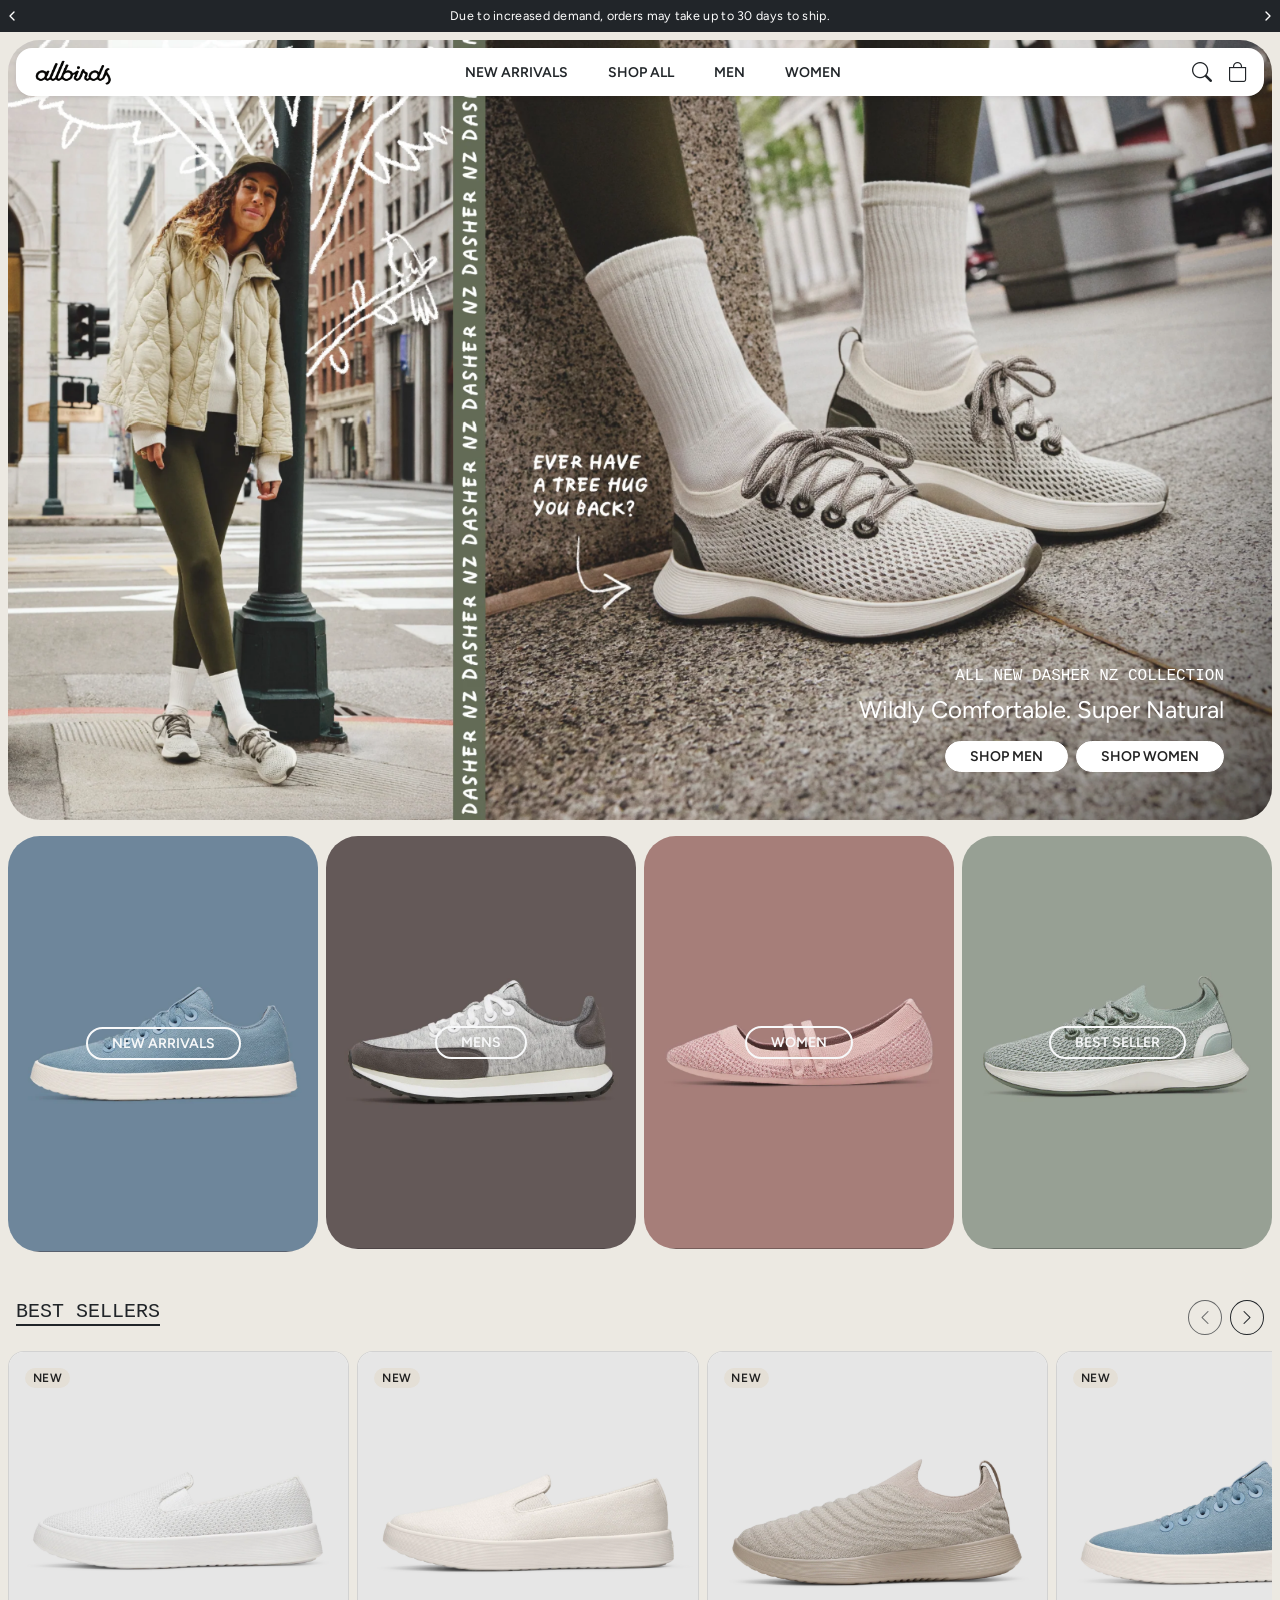
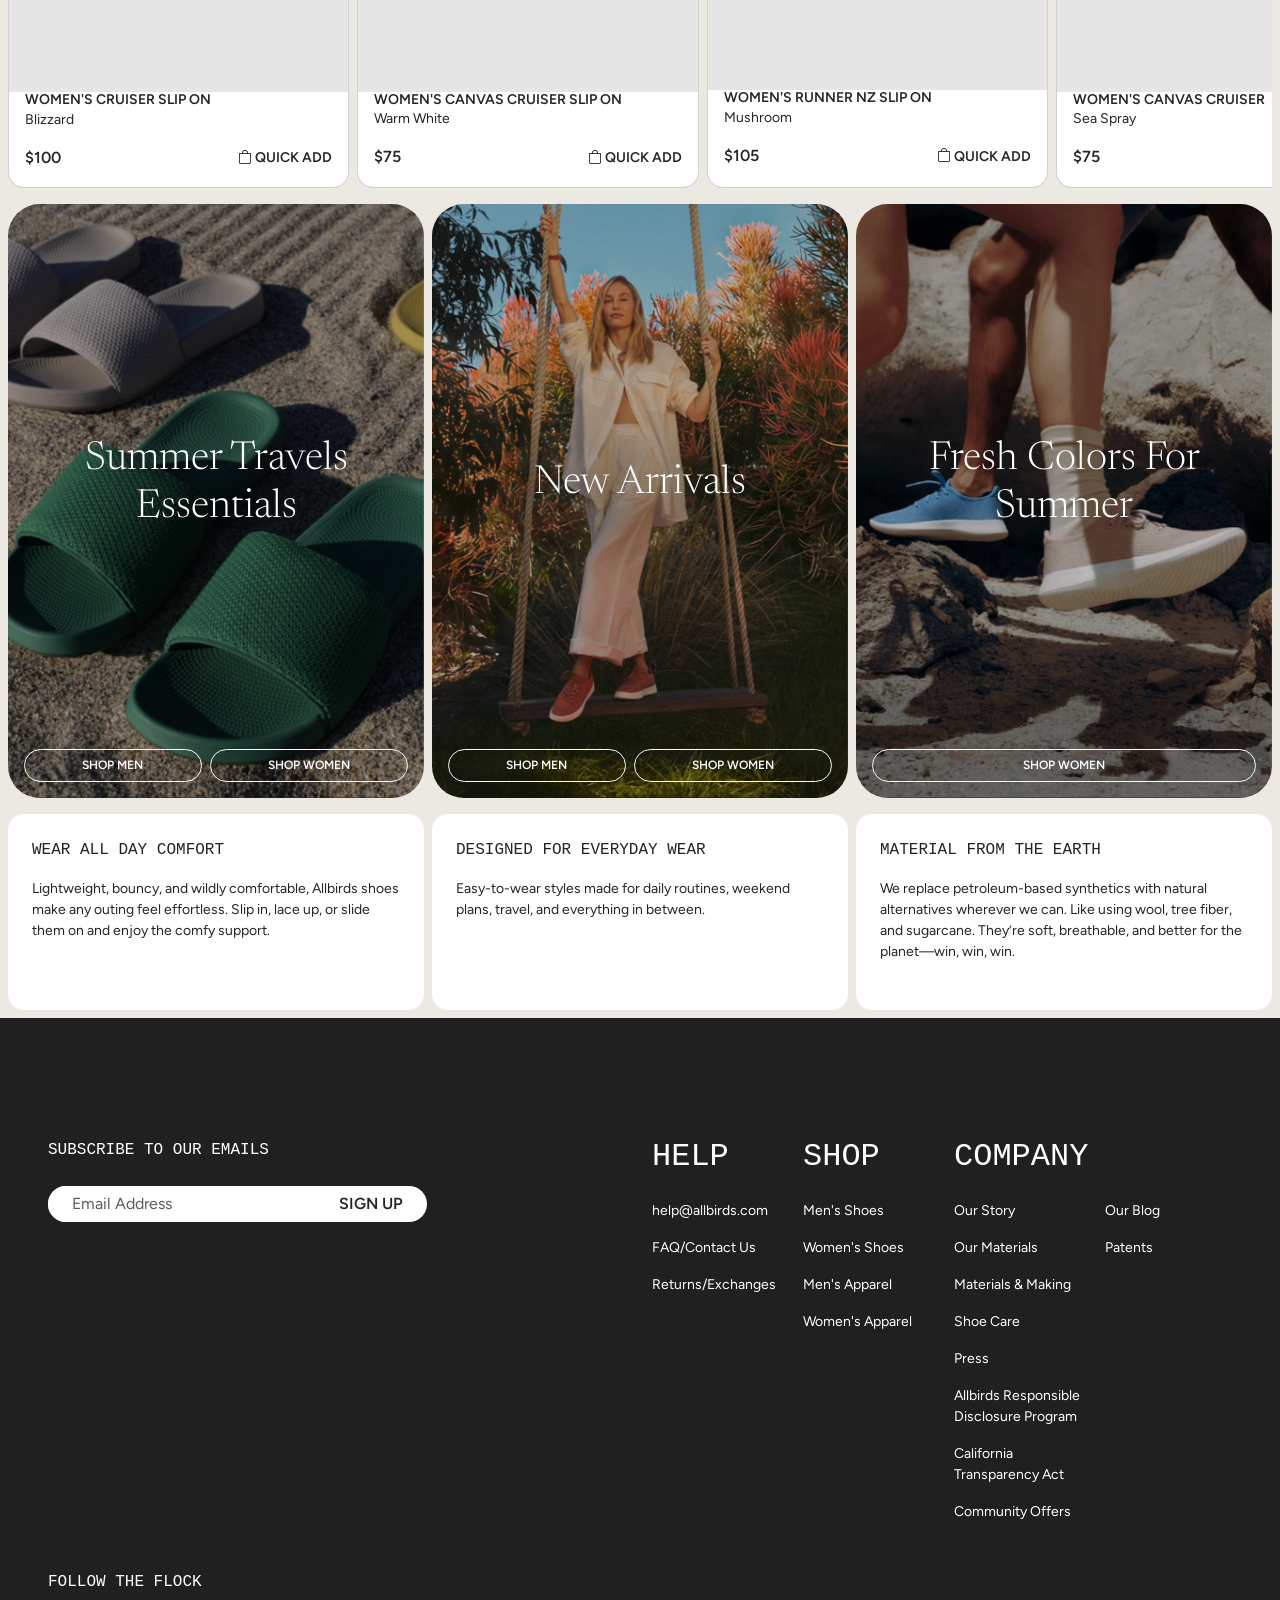
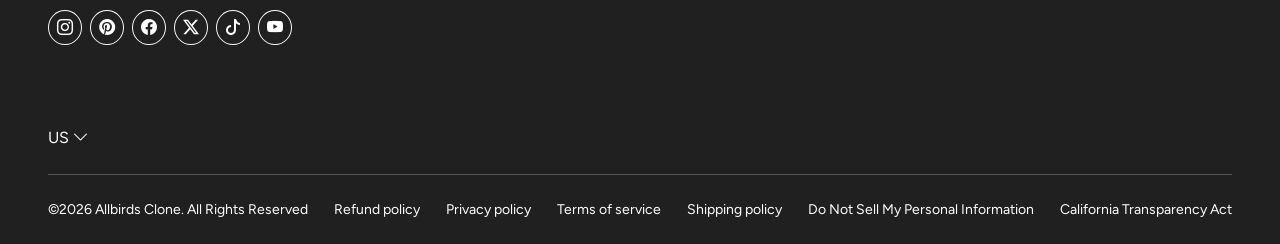
==== midterm/index.html @ db614290 "midterm: baseline copy" ====
<!doctype html>
<html lang="en">
  <head>
    <meta charset="UTF-8" />
    <meta name="viewport" content="width=device-width, initial-scale=1.0" />

    <title>Allbirds: Comfortable, Sustainable Shoes and Apparel</title>

    <!-- Google Font -->
    <link rel="preconnect" href="https://fonts.googleapis.com" />
    <link rel="preconnect" href="https://fonts.gstatic.com" crossorigin />
    <link
      href="https://fonts.googleapis.com/css2?family=Figtree:wght@400;500;600&display=swap"
      rel="stylesheet"
    />
    <link
      href="https://fonts.googleapis.com/css2?family=Newsreader:wght@300;400&display=swap"
      rel="stylesheet"
    />

    <!-- Bootstrap CSS -->
    <link
      href="https://cdn.jsdelivr.net/npm/bootstrap@5.3.3/dist/css/bootstrap.min.css"
      rel="stylesheet"
    />

    <!-- Bootstrap Icons -->
    <link
      href="https://cdn.jsdelivr.net/npm/bootstrap-icons@1.11.3/font/bootstrap-icons.min.css"
      rel="stylesheet"
    />

    <!-- CSS -->
    <link rel="stylesheet" href="style.css" />
  </head>
  <body>
    <!-- Sticky header -->
    <header class="sticky-top">
      <!-- Announcement bar -->
      <div
        class="announcement-bar bg-dark text-white d-flex align-items-center justify-content-between position-relative px-1 py-2"
      >
        <button
          class="d-flex bg-transparent border-0 p-0 text-white"
          id="previous-announcement"
        >
          <svg
            width="16"
            height="16"
            viewBox="0 0 24 24"
            fill="none"
            stroke="currentColor"
            stroke-width="2"
            stroke-linecap="round"
            stroke-linejoin="round"
          >
            <polyline points="15 18 9 12 15 6"></polyline>
          </svg>
        </button>
        <p
          id="announcement-message"
          class="position-absolute start-0 end-0 px-5 m-0 text-center lh-1 pe-none"
        >
          Due to increased demand, orders may take up to 30 days to ship.
        </p>
        <button
          class="d-flex bg-transparent border-0 p-0 text-white"
          id="next-announcement"
        >
          <svg
            width="16"
            height="16"
            viewBox="0 0 24 24"
            fill="none"
            stroke="currentColor"
            stroke-width="2"
            stroke-linecap="round"
            stroke-linejoin="round"
          >
            <polyline points="9 18 15 12 9 6"></polyline>
          </svg>
        </button>
      </div>

      <!-- Navbar -->
      <nav
        class="navbar navbar-expand-lg bg-white rounded-4 shadow-sm position-absolute top-100 start-0 end-0 mx-3 mt-3 px-3 py-0 py-lg-1"
      >
        <button
          class="navbar-toggler border-0 p-0"
          type="button"
          data-bs-toggle="collapse"
          data-bs-target="#main-menu"
        >
          <i class="bi bi-list fs-5"></i>
        </button>

        <a class="navbar-brand mx-auto mx-lg-0" href="#">
          <img
            src="images/allbirds-logo.png"
            alt="Allbirds logo"
            height="30"
            class="d-block"
          />
        </a>

        <div
          class="collapse navbar-collapse order-last order-lg-0"
          id="main-menu"
        >
          <ul
            class="navbar-nav flex-grow-1 justify-content-center gap-lg-4 text-uppercase fw-semibold small"
          >
            <li class="nav-item">
              <a class="nav-link link-dark" href="#">New Arrivals</a>
            </li>
            <li class="nav-item">
              <a class="nav-link link-dark" href="#">Shop All</a>
            </li>
            <li class="nav-item">
              <a class="nav-link link-dark" href="#">Men</a>
            </li>
            <li class="nav-item">
              <a class="nav-link link-dark" href="#">Women</a>
            </li>
          </ul>
        </div>

        <div class="d-flex gap-3 fs-5">
          <button class="bg-transparent border-0 p-0 text-dark">
            <i class="bi bi-search"></i>
          </button>
          <button class="bg-transparent border-0 p-0 text-dark">
            <i class="bi bi-bag"></i>
          </button>
        </div>
      </nav>
    </header>

    <!-- Main Page Content -->
    <main class="p-2">
      <section class="hero position-relative w-100 overflow-hidden rounded-5">
        <picture>
          <source
            media="(max-width: 991.98px)"
            srcset="images/hero-campaign-mobile.png"
          />
          <img
            src="images/hero-campaign.png"
            alt="Allbirds footwear campaign"
            class="d-block w-100 h-100 object-fit-cover"
          />
        </picture>

        <div
          class="position-absolute bottom-0 start-0 end-0 p-4 p-lg-5 text-white d-flex flex-column align-items-start align-items-lg-end text-lg-end"
        >
          <p class="hero-eyebrow font-monospace text-uppercase mb-2">
            All new Dasher NZ collection
          </p>
          <h1 class="fs-4 fw-normal mb-3">Wildly Comfortable. Super Natural</h1>
          <div class="d-flex gap-2">
            <a
              href="men.html"
              class="btn btn-hero btn-sm rounded-pill px-4 text-uppercase fw-semibold"
              >Shop Men</a
            >
            <a
              href="women.html"
              class="btn btn-hero btn-sm rounded-pill px-4 text-uppercase fw-semibold"
              >Shop Women</a
            >
          </div>
        </div>
      </section>

      <!-- Cards -->
      <section class="mt-3">
        <div class="row g-2 flex-nowrap overflow-x-auto category-scroll">
          <!-- New Arrivals -->
          <div class="col-9 col-sm-5 col-lg-3">
            <article
              class="card category-card bg-transparent border-0 overflow-hidden"
            >
              <img
                src="images/Cards/new-arrivals.png"
                alt="New Arrivals"
                class="card-img rounded-0"
              />
              <div
                class="card-img-overlay card-rest d-flex flex-column align-items-center justify-content-center pe-none"
              >
                <span
                  class="btn btn-outline-light btn-card btn-sm border-2 rounded-pill px-4 text-uppercase fw-semibold"
                  >New Arrivals</span
                >
              </div>

              <div
                class="card-img-overlay card-hover d-flex flex-column align-items-center justify-content-center"
              >
                <p class="fs-6 fw-semibold text-uppercase text-white mb-3">
                  New Arrivals
                </p>
                <div class="d-flex flex-column gap-2">
                  <a
                    href="mens.hmtl"
                    class="btn btn-outline-light btn-sm border-2 rounded-pill px-4 text-uppercase fw-semibold"
                    >Shop Men</a
                  >
                  <a
                    href="women.html"
                    class="btn btn-outline-light btn-sm rounded-pill border-2 px-4 text-uppercase fw-semibold"
                    >Shop Women</a
                  >
                </div>
              </div>
            </article>
          </div>

          <!-- Mens -->
          <div class="col-9 col-sm-5 col-lg-3">
            <article
              class="card category-card bg-transparent border-0 overflow-hidden"
            >
              <img
                src="images/Cards/mens.png"
                alt="Men"
                class="card-img rounded-0"
              />

              <div
                class="card-img-overlay card-rest d-flex flex-column align-items-center justify-content-center pe-none"
              >
                <span
                  class="btn btn-outline-light btn-sm border-2 rounded-pill px-4 text-uppercase fw-semibold"
                  >Mens</span
                >
              </div>

              <div
                class="card-img-overlay card-hover d-flex flex-column align-items-center justify-content-center"
              >
                <p class="fs-6 fw-semibold text-uppercase text-white mb-3">
                  Mens
                </p>
                <a
                  href="mens.html"
                  class="btn btn-outline-light btn-sm border-2 rounded-pill px-4 text-uppercase fw-semibold"
                  >Shop Men</a
                >
              </div>
            </article>
          </div>

          <!-- Women -->
          <div class="col-9 col-sm-5 col-lg-3">
            <article
              class="card category-card bg-transparent border-0 overflow-hidden"
            >
              <img
                src="images/Cards/women.png"
                alt="Women"
                class="card-img rounded-0"
              />

              <div
                class="card-img-overlay card-rest d-flex align-items-center justify-content-center pe-none"
              >
                <span
                  class="btn btn-outline-light border-2 btn-sm rounded-pill px-4 text-uppercase fw-semibold"
                  >Women</span
                >
              </div>

              <div
                class="card-img-overlay card-hover d-flex flex-column align-items-center justify-content-center"
              >
                <p class="fs-6 fw-semibold text-uppercase text-white mb-3">
                  Women
                </p>
                <a
                  href="women.html"
                  class="btn btn-outline-light border-2 btn-sm rounded-pill px-4 text-uppercase fw-semibold"
                  >Shop Women</a
                >
              </div>
            </article>
          </div>

          <!-- Best Seller -->
          <div class="col-9 col-sm-5 col-lg-3">
            <article
              class="card category-card bg-transparent border-0 overflow-hidden"
            >
              <img
                src="images/Cards/best-seller.png"
                alt="Best Seller"
                class="card-img rounded-0"
              />

              <div
                class="card-img-overlay card-rest d-flex align-items-center justify-content-center"
              >
                <span
                  class="btn btn-outline-light btn-sm border-2 rounded-pill px-4 text-uppercase fw-semibold"
                  >Best Seller</span
                >
              </div>

              <div
                class="card-img-overlay card-hover d-flex flex-column align-items-center justify-content-center"
              >
                <p class="fs-6 fw-semibold text-uppercase text-white mb-3">
                  Best Seller
                </p>
                <div class="d-flex flex-column gap-2">
                  <a
                    href="mens.html"
                    class="btn btn-outline-light btn-sm border-2 rounded-pill px-4 text-uppercase fw-semibold"
                    >Shop Men</a
                  >
                  <a
                    href="womens.html"
                    class="btn btn-outline-light btn-sm border-2 rounded-pill px-4 text-uppercase fw-semibold"
                    >Shop Women</a
                  >
                </div>
              </div>
            </article>
          </div>
        </div>
      </section>

      <!-- Best Selling Products -->
      <section id="best-sellers" class="mt-5">
        <div
          class="d-flex align-items-center justify-content-between px-2 mb-3"
        >
          <h5
            class="font-monospace border-bottom text-uppercase fw-normal border-dark border-2"
          >
            Best Sellers
          </h5>

          <!-- Arrows -->
          <div class="d-none d-md-flex gap-2">
            <button
              id="products-prev"
              class="btn rounded-circle btn-outline-dark lh-1 p-2"
              type="button"
            >
              <i class="bi bi-chevron-left"></i>
            </button>
            <button
              id="products-next"
              class="btn btn-outline-dark rounded-circle lh-1 p-2"
            >
              <i class="bi bi-chevron-right"></i>
            </button>
          </div>
        </div>

        <!-- Products -->
        <div
          id="product-row"
          class="product-scroll d-flex gap-2 overflow-x-auto"
        >
          <article
            class="card product-card border-1 rounded-4 overflow-hidden flex-shrink-0 position-relative"
          >
            <span
              class="badge badge-new rounded-pill text-uppercase fw-semibold position-absolute top-0 start-0 m-3"
              >New</span
            >
            <img
              src="images/Best Sellers/women_cruiser_slip_on.png"
              alt=""
              class="card-img-top"
            />
            <div class="card-body px-3 pt-0 pb-3">
              <h5 class="small fw-semibold text-uppercase mb-0">
                <a href="product.html" class="stretched-link text-dark text-decoration-none">Women's Cruiser Slip On</a>
              </h5>
              <p class="small mb-3">Blizzard</p>
              <div class="d-flex justify-content-between align-items-center">
                <span class="fw-semibold">$100</span>
                <a
                  href="#"
                  class="position-relative z-2 small fw-semibold text-uppercase text-dark text-decoration-none"
                >
                  <i class="bi bi-bag"></i>
                  <span class="d-none d-md-inline">Quick </span>Add
                </a>
              </div>
              <p class="d-md-none small text-secondary mt-1 mb-0">11 sizes</p>
            </div>
          </article>

          <article
            class="card product-card border-1 rounded-4 overflow-hidden flex-shrink-0 position-relative"
          >
            <span
              class="badge badge-new rounded-pill text-uppercase fw-semibold position-absolute top-0 start-0 m-3"
              >New</span
            >
            <img
              src="images/Best Sellers/women_canvas_cruiser_slip_on.png"
              alt=""
              class="card-img-top"
            />
            <div class="card-body px-3 pt-0 pb-3">
              <h5 class="small fw-semibold text-uppercase mb-0">
                <a href="product.html" class="stretched-link text-dark text-decoration-none">Women's Canvas Cruiser Slip On</a>
              </h5>
              <p class="small mb-3">Warm White</p>
              <div class="d-flex justify-content-between align-items-center">
                <span class="fw-semibold">$75</span>
                <a
                  href="#"
                  class="position-relative z-2 small fw-semibold text-uppercase text-dark text-decoration-none"
                >
                  <i class="bi bi-bag"></i>
                  <span class="d-none d-md-inline">Quick </span>Add
                </a>
              </div>
              <p class="d-md-none small text-secondary mt-1 mb-0">11 sizes</p>
            </div>
          </article>

          <article
            class="card product-card border-1 rounded-4 overflow-hidden flex-shrink-0 position-relative"
          >
            <span
              class="badge badge-new rounded-pill text-uppercase fw-semibold position-absolute top-0 start-0 m-3"
              >New</span
            >
            <img
              src="images/Best Sellers/women_runner_nz_slip_on.png"
              alt=""
              class="card-img-top"
            />
            <div class="card-body px-3 pt-0 pb-3">
              <h5 class="small fw-semibold text-uppercase mb-0">
                <a href="product.html" class="stretched-link text-dark text-decoration-none">Women's Runner NZ Slip On</a>
              </h5>
              <p class="small mb-3">Mushroom</p>
              <div class="d-flex justify-content-between align-items-center">
                <span class="fw-semibold">$105</span>
                <a
                  href="#"
                  class="position-relative z-2 small fw-semibold text-uppercase text-dark text-decoration-none"
                >
                  <i class="bi bi-bag"></i>
                  <span class="d-none d-md-inline">Quick </span>Add
                </a>
              </div>
              <p class="d-md-none small text-secondary mt-1 mb-0">11 sizes</p>
            </div>
          </article>

          <article
            class="card product-card border-1 rounded-4 overflow-hidden flex-shrink-0 position-relative"
          >
            <span
              class="badge badge-new rounded-pill text-uppercase fw-semibold position-absolute top-0 start-0 m-3"
              >New</span
            >
            <img
              src="images/Best Sellers/women_canvas_cruiser.png"
              alt=""
              class="card-img-top"
            />
            <div class="card-body px-3 pt-0 pb-3">
              <h5 class="small fw-semibold text-uppercase mb-0">
                <a href="product.html" class="stretched-link text-dark text-decoration-none">Women's Canvas Cruiser</a>
              </h5>
              <p class="small mb-3">Sea Spray</p>
              <div class="d-flex justify-content-between align-items-center">
                <span class="fw-semibold">$75</span>
                <a
                  href="#"
                  class="position-relative z-2 small fw-semibold text-uppercase text-dark text-decoration-none"
                >
                  <i class="bi bi-bag"></i>
                  <span class="d-none d-md-inline">Quick </span>Add
                </a>
              </div>
              <p class="d-md-none small text-secondary mt-1 mb-0">11 sizes</p>
            </div>
          </article>

          <article
            class="card product-card border-1 rounded-4 overflow-hidden flex-shrink-0 position-relative"
          >
            <span
              class="badge badge-new rounded-pill text-uppercase fw-semibold position-absolute top-0 start-0 m-3"
              >New</span
            >
            <img
              src="images/Best Sellers/womens_tree_runner_nz.png"
              alt=""
              class="card-img-top"
            />
            <div class="card-body px-3 pt-0 pb-3">
              <h5 class="small fw-semibold text-uppercase mb-0">
                <a href="product.html" class="stretched-link text-dark text-decoration-none">Women's Tree Runner NZ</a>
              </h5>
              <p class="small mb-3">Medium Grey</p>
              <div class="d-flex justify-content-between align-items-center">
                <span class="fw-semibold">$100</span>
                <a
                  href="#"
                  class="position-relative z-2 small fw-semibold text-uppercase text-dark text-decoration-none"
                >
                  <i class="bi bi-bag"></i>
                  <span class="d-none d-md-inline">Quick </span>Add
                </a>
              </div>
              <p class="d-md-none small text-secondary mt-1 mb-0">11 sizes</p>
            </div>
          </article>

          <article
            class="card product-card border-1 rounded-4 overflow-hidden flex-shrink-0 position-relative"
          >
            <span
              class="badge badge-new rounded-pill text-uppercase fw-semibold position-absolute top-0 start-0 m-3"
              >New</span
            >
            <img
              src="images/Best Sellers/mens_runner_nz.png"
              alt=""
              class="card-img-top"
            />
            <div class="card-body px-3 pt-0 pb-3">
              <h5 class="small fw-semibold text-uppercase mb-0">
                <a href="product.html" class="stretched-link text-dark text-decoration-none">Men's Runner NZ Slip On</a>
              </h5>
              <p class="small mb-3">Mushroom</p>
              <div class="d-flex justify-content-between align-items-center">
                <span class="fw-semibold">$105</span>
                <a
                  href="#"
                  class="position-relative z-2 small fw-semibold text-uppercase text-dark text-decoration-none"
                >
                  <i class="bi bi-bag"></i>
                  <span class="d-none d-md-inline">Quick </span>Add
                </a>
              </div>
              <p class="d-md-none small text-secondary mt-1 mb-0">11 sizes</p>
            </div>
          </article>

          <article
            class="card product-card border-1 rounded-4 overflow-hidden flex-shrink-0 position-relative"
          >
            <span
              class="badge badge-new rounded-pill text-uppercase fw-semibold position-absolute top-0 start-0 m-3"
              >New</span
            >
            <img
              src="images/Best Sellers/mens_runner_nz_1.png"
              alt=""
              class="card-img-top"
            />
            <div class="card-body px-3 pt-0 pb-3">
              <h5 class="small fw-semibold text-uppercase mb-0">
                <a href="product.html" class="stretched-link text-dark text-decoration-none">Mens Runner NZ Slip On</a>
              </h5>
              <p class="small mb-3">Dark Navy</p>
              <div class="d-flex justify-content-between align-items-center">
                <span class="fw-semibold">$105</span>
                <a
                  href="#"
                  class="position-relative z-2 small fw-semibold text-uppercase text-dark text-decoration-none"
                >
                  <i class="bi bi-bag"></i>
                  <span class="d-none d-md-inline">Quick </span>Add
                </a>
              </div>
              <p class="d-md-none small text-secondary mt-1 mb-0">11 sizes</p>
            </div>
          </article>

          <article
            class="card product-card border-1 rounded-4 overflow-hidden flex-shrink-0 position-relative"
          >
            <span
              class="badge badge-new rounded-pill text-uppercase fw-semibold position-absolute top-0 start-0 m-3"
              >New</span
            >
            <img
              src="images/Best Sellers/mens_cruiser.png"
              alt=""
              class="card-img-top"
            />
            <div class="card-body px-3 pt-0 pb-3">
              <h5 class="small fw-semibold text-uppercase mb-0">
                <a href="product.html" class="stretched-link text-dark text-decoration-none">Mens Cruiser</a>
              </h5>
              <p class="small mb-3">Medium Grey</p>
              <div class="d-flex justify-content-between align-items-center">
                <span class="fw-semibold">$105</span>
                <a
                  href="#"
                  class="position-relative z-2 small fw-semibold text-uppercase text-dark text-decoration-none"
                >
                  <i class="bi bi-bag"></i>
                  <span class="d-none d-md-inline">Quick </span>Add
                </a>
              </div>
              <p class="d-md-none small text-secondary mt-1 mb-0">11 sizes</p>
            </div>
          </article>
        </div>
      </section>

      <!-- Featured cards -->
      <section class="mt-3">
        <div class="row gx-2 gy-4 gy-lg-2">
          <!-- Summer Travel Essentials -->
          <div class="col-12 col-lg-4">
            <article
              class="card bg-transparent border-0 rounded-5 overflow-hidden"
            >
              <img
                src="images/Featured Cards/summer-travel-essential.png"
                class="card-img rounded-0 object-fit-cover feature-img"
                alt=""
              />

              <div
                class="card-img-overlay bg-black bg-opacity-25 d-flex flex-column p-3"
              >
                <h2
                  class="feature-title display-6 text-white text-center my-auto"
                >
                  Summer Travels Essentials
                </h2>
                <div class="d-flex gap-2">
                  <a
                    href="mens.html"
                    class="btn btn-outline-light btn-feature rounded-pill text-uppercase fw-semibold flex-fill"
                    >Shop Men</a
                  >
                  <a
                    href="women.html"
                    class="btn btn-outline-light btn-feature rounded-pill text-uppercase fw-semibold flex-fill"
                    >Shop Women</a
                  >
                </div>
              </div>
            </article>
          </div>

          <!-- New Arrival -->
          <div class="col-12 col-lg-4">
            <article
              class="card bg-transparent rounded-5 border-0 overflow-hidden"
            >
              <img
                src="images/Featured Cards/new-arrivals.png"
                alt=""
                class="card-img rounded-0 object-fit-cover feature-img"
              />

              <div
                class="card-img-overlay bg-black bg-opacity-25 d-flex flex-column p-3"
              >
                <h2
                  class="feature-title display-6 text-white text-center my-auto"
                >
                  New Arrivals
                </h2>
                <div class="d-flex gap-2">
                  <a
                    href="mens.html"
                    class="btn btn-outline-light btn-feature rounded-pill text-uppercase fw-semibold flex-fill"
                    >Shop Men</a
                  >
                  <a
                    href="women.html"
                    class="btn btn-outline-light btn-feature rounded-pill text-uppercase fw-semibold flex-fill"
                    >Shop Women</a
                  >
                </div>
              </div>
            </article>
          </div>

          <!-- Fresh Colors for Summer -->
          <div class="col-12 col-lg-4">
            <article
              class="card border-0 rounded-5 bg-transparent overflow-hidden"
            >
              <img
                src="images/Featured Cards/fresh-colors-for-summer.png"
                alt=""
                class="card-img rounded-0 object-fit-cover feature-img"
              />

              <div
                class="card-img-overlay bg-black bg-opacity-25 d-flex flex-column p-3"
              >
                <h2
                  class="feature-title text-white text-center display-6 my-auto"
                >
                  Fresh Colors For Summer
                </h2>
                <div class="d-flex">
                  <a
                    href="women.html"
                    class="btn btn-outline-light btn-feature rounded-pill text-uppercase fw-semibold flex-fill"
                    >Shop Women</a
                  >
                </div>
              </div>
            </article>
          </div>
        </div>
      </section>

      <!-- Notes -->
      <section class="mt-3">
        <div class="row g-2 justify-content-center">
          <!-- Note 1 -->
          <div class="col-12 col-lg-4">
            <div class="h-100 bg-white rounded-4 p-4 pb-5">
              <p class="font-monospace text-uppercase mb-3">
                Wear All Day Comfort
              </p>
              <p class="small mb-0">
                Lightweight, bouncy, and wildly comfortable, Allbirds shoes make
                any outing feel effortless. Slip in, lace up, or slide them on
                and enjoy the comfy support.
              </p>
            </div>
          </div>

          <!-- Note 2 -->
          <div class="col-12 col-lg-4">
            <div class="h-100 rounded-4 p-4 bp-5 bg-white">
              <p class="font-monospace text-uppercase mb-3">
                Designed For Everyday Wear
              </p>
              <p class="small mb-0">
                Easy-to-wear styles made for daily routines, weekend plans,
                travel, and everything in between.
              </p>
            </div>
          </div>

          <!-- Note 3 -->
          <div class="col-12 col-lg-4">
            <div class="h-100 rounded-4 p-4 pb-5 bg-white">
              <p class="font-monospace text-uppercase mb-3">
                Material from the Earth
              </p>
              <p class="small mb-0">
                We replace petroleum-based synthetics with natural alternatives
                wherever we can. Like using wool, tree fiber, and sugarcane.
                They’re soft, breathable, and better for the planet—win, win,
                win.
              </p>
            </div>
          </div>
        </div>
      </section>
    </main>

    <!-- Footer -->
    <footer class="site-footer text-white">
      <div class="px-4 px-md-5 pt-5 pb-5 pb-md-4">
        <!-- Footer Content -->

        <div class="row gy-5 mt-md-4">
          <!-- Subscription field -->
          <div class="col-lg-6">
            <p class="font-monospace text-uppercase mb-3 mb-md-4">
              Subscribe to our emails
            </p>
            <div class="row">
              <div class="col-12 col-md-6 col-lg-8">
                <form class="input-group bg-white rounded-pill overflow-hidden">
                  <input
                    type="email"
                    class="form-control border-0 shadow-none px-4"
                    placeholder="Email Address"
                  />
                  <button
                    class="btn border-0 fw-semibold text-uppercase small px-4"
                    type="submit"
                  >
                    Sign up
                  </button>
                </form>
              </div>
            </div>
          </div>

          <!-- Link Column -->
          <div class="col-lg-6">
            <div class="row">
              <!-- Help -->
              <div class="col-md-3">
                <button
                  class="footer-toggle collapsed d-flex d-md-none justify-content-between align-item-center bg-transparent w-100 text-white text-uppercase border-0 px-0 py-3 font-monospace"
                  type="button"
                  data-bs-toggle="collapse"
                  data-bs-target="#footer-help"
                >
                  Help<i class="bi bi-plus-lg"></i>
                  <i class="bi bi-dash-lg"></i>
                </button>
                <h2
                  class="d-none d-md-block font-monospace text-uppercase fw-normal mb-4"
                >
                  Help
                </h2>
                <div class="collapse d-md-block" id="footer-help">
                  <ul
                    class="footer-links list-unstyled d-flex flex-column gap-3 small pb-3 pb-md-0 mb-0"
                  >
                    <li>
                      <a href="mailto:help@allbirds.com">help@allbirds.com</a>
                    </li>
                    <li><a href="#">FAQ/Contact Us</a></li>
                    <li><a href="#">Returns/Exchanges</a></li>
                  </ul>
                </div>
                <hr class="d-md-none my-0" />
              </div>

              <!-- Shop -->
              <div class="col-md-3">
                <button
                  class="footer-toggle collapsed d-flex d-md-none text-uppercase justify-content-between align-items-center bg-transparent text-white w-100 border-0 px-0 py-3 font-monospace"
                  type="button"
                  data-bs-toggle="collapse"
                  data-bs-target="#footer-shop"
                >
                  Shop <i class="bi bi-plus-lg"></i>
                  <i class="bi bi-dash-lg"></i>
                </button>
                <h2
                  class="d-none d-md-block font-monospace text-uppercase fw-normal mb-4"
                >
                  Shop
                </h2>
                <div class="d-md-block collapse" id="footer-shop">
                  <ul
                    class="footer-links list-unstyled d-flex flex-column small gap-3 pb-3 pb-md-0 mb-0"
                  >
                    <li><a href="mens.html">Men's Shoes</a></li>
                    <li><a href="womens.html">Women's Shoes</a></li>
                    <li><a href="mens.html">Men's Apparel</a></li>
                    <li><a href="womens.html">Women's Apparel</a></li>
                  </ul>
                </div>
                <hr class="d-md-none my-0" />
              </div>
              <!-- Company -->
              <div class="col-md-6">
                <button
                  class="footer-toggle collapsed d-flex d-md-none text-uppercase w-100 text-white border-0 justify-content-between align-items-center bg-transparent px-0 py-3 font-monospace"
                  type="button"
                  data-bs-toggle="collapse"
                  data-bs-target="#footer-company"
                >
                  Company <i class="bi bi-plus-lg"></i>
                  <i class="bi bi-dash-lg"></i>
                </button>
                <h2
                  class="font-monospace fw-normal text-uppercase d-md-block d-none mb-4"
                >
                  Company
                </h2>
                <div class="collapse d-md-block" id="footer-company">
                  <div class="row gy-3 pb-3 pb-md-0">
                    <div class="col-md-6">
                      <ul
                        class="footer-links list-unstyled small d-flex flex-column gap-3 pb-md-0 mb-0"
                      >
                        <li><a href="#">Our Story</a></li>
                        <li><a href="#">Our Materials</a></li>
                        <li><a href="#">Materials &amp; Making</a></li>
                        <li><a href="#">Shoe Care</a></li>
                        <li><a href="#">Press</a></li>
                        <li>
                          <a href="#"
                            >Allbirds Responsible Disclosure Program</a
                          >
                        </li>
                        <li><a href="#">California Transparency Act</a></li>
                        <li><a href="#">Community Offers</a></li>
                      </ul>
                    </div>
                    <div class="col-md-6">
                      <ul
                        class="footer-links list-unstyled small d-flex flex-column gap-3 pb-md-0 mb-0"
                      >
                        <li><a href="#">Our Blog</a></li>
                        <li><a href="#">Patents</a></li>
                      </ul>
                    </div>
                  </div>
                </div>
                <hr class="d-md-none my-0" />
              </div>
            </div>
          </div>

          <!-- Follow -->
          <div class="mt-4 mt-md-5 text-center text-md-start">
            <p class="font-monospace text-uppercase mb-3">Follow the flock</p>
            <div
              class="d-flex justify-content-between justify-content-md-start gap-md-2 fs-6"
            >
              <a
                href="#"
                class="d-flex lh-1 p-2 rounded-circle border border-light text-white"
                ><i class="bi bi-instagram"></i
              ></a>
              <a
                href="#"
                class="d-flex lh-1 p-2 rounded-circle border border-light text-white"
                ><i class="bi bi-pinterest"></i
              ></a>
              <a
                href="#"
                class="d-flex lh-1 p-2 rounded-circle border border-light text-white"
                ><i class="bi bi-facebook"></i
              ></a>
              <a
                href="#"
                class="d-flex lh-1 p-2 rounded-circle border border-light text-white"
                ><i class="bi bi-twitter-x"></i
              ></a>
              <a
                href="#"
                class="d-flex lh-1 p-2 rounded-circle border border-light text-white"
                ><i class="bi bi-tiktok"></i
              ></a>
              <a
                href="#"
                class="d-flex lh-1 p-2 rounded-circle border border-light text-white"
                ><i class="bi bi-youtube"></i
              ></a>
            </div>
          </div>

          <!-- Countries dropdown -->
          <div class="dropdown-margin">
            <div class="dropup text-center text-md-start">
              <button
                class="btn text-white border-0 p-0 small"
                type="button"
                data-bs-toggle="dropdown"
              >
                US <i class="bi bi-chevron-down"></i>
              </button>
              <ul class="dropdown-menu" data-bs-theme="dark">
                <li><a class="dropdown-item" href="#">US</a></li>
                <li><a class="dropdown-item" href="#">Canada</a></li>
                <li><a class="dropdown-item" href="#">United Kingdom</a></li>
              </ul>
            </div>

            <hr class="my-4" />

            <div
              class="footer-links row row-cols-2 row-cols-lg-auto justify-content-lg-between gy-3 small"
            >
              <div class="col">
                &copy;2026 Allbirds Clone. All Rights Reserved
              </div>
              <div class="col"><a href="#">Refund policy</a></div>
              <div class="col"><a href="#">Privacy policy</a></div>
              <div class="col"><a href="#">Terms of service</a></div>
              <div class="col"><a href="#">Shipping policy</a></div>
              <div class="col">
                <a href="#">Do Not Sell My Personal Information</a>
              </div>
              <div class="col"><a href="#">California Transparency Act</a></div>
            </div>
          </div>
        </div>
      </div>
    </footer>

    <!-- Bootstrap JavaScript -->
    <script src="https://cdn.jsdelivr.net/npm/bootstrap@5.3.3/dist/js/bootstrap.bundle.min.js"></script>

    <!-- JavaScript -->
    <script src="script.js"></script>
  </body>
</html>
---- midterm/style.css ----
body {
  background-color: #ece9e2;
  font-family: "Figtree", sans-serif;
}

#announcement-message {
  font-size: 12.5px;
  letter-spacing: 0.3px;
  transition: opacity 180ms ease-in-out;
}

#announcement-message.is-changing {
  opacity: 0;
}

.hero {
  height: calc(100vh - 120px);
  min-height: 420px;
}

@media (max-width: 991.98px) {
  .hero {
    height: calc(100vh - 165px);
  }
}

/* Button in hero section */
.btn-hero {
  --bs-btn-color: #222;
  --bs-btn-bg: #fff;
  --bs-btn-border-color: #fff;
  --bs-btn-hover-color: #fff;
  --bs-btn-hover-bg: #000;
  --bs-btn-hover-border-color: #000;
  --bs-btn-active-color: #fff;
  --bs-btn-active-bg: #000;
  --bs-btn-active-border-color: #000;
}

.category-card {
  --bs-card-border-radius: 2rem;
  transition: border-radius 1.5s ease;
  isolation: isolate;
}

.category-card:is(:hover, :focus-within, .is-active) {
  --bs-card-border-radius: 20rem;
}

.card-rest,
.card-hover {
  transition: opacity 0.4s ease;
}

.card-hover {
  opacity: 0;
  pointer-events: none;
}

.category-card:is(:hover, :focus-within, .is-active) .card-hover {
  opacity: 1;
  pointer-events: auto;
}

.category-card:is(:hover, :focus-within, .is-active) .card-rest {
  opacity: 0;
}

.category-scroll,
.product-scroll {
  scroll-snap-type: x mandatory;
  scrollbar-width: none; /* hide the scrollbar (Firefox) */
}
.category-scroll::-webkit-scrollbar,
.product-scroll::-webkit-scrollbar {
  display: none; /* hide the scrollbar (Chrome, Safari, Edge) */
}
.category-scroll > *,
.product-scroll > * {
  scroll-snap-align: start;
}

/* Best Seller */
.product-card {
  width: 78%; /* phones: one card plus a peek of the next */
}
@media (min-width: 576px) {
  .product-card {
    width: 40%;
  }
}
@media (min-width: 992px) {
  .product-card {
    width: 27%; /* about 3.6 cards visible, like the original */
  }
}

.badge-new {
  background-color: #e4dfd6;
  color: #222;
  letter-spacing: 0.05em;
}

/* Featured Cards */
.feature-title {
  font-family: "Newsreader", serif;
}

.feature-img {
  aspect-ratio: 7/10;
  transition: transform 0.7s ease;
  will-change: transform;
}

.card:hover .feature-img {
  transform: scale(1.1);
}

.btn-feature {
  --bs-btn-font-size: 0.75rem;
  --bs-btn-padding-y: 0.4rem;
}

/* Footer */
.site-footer {
  background-color: #202020;
}

.footer-toggle .bi-dash-lg {
  display: none;
}
.footer-toggle:not(.collapsed) .bi-plus-lg {
  display: none;
}
.footer-toggle:not(.collapsed) .bi-dash-lg {
  display: inline;
}

.footer-links a {
  color: #fff;
  text-decoration: none;
}
.footer-links a:hover {
  text-decoration: underline;
}

.dropdown-margin {
  margin-top: 80px;
}


/* Product detail page */
.product-announcement {
  background-color: #202020;
  font-size: 0.75rem;
  letter-spacing: 0.025em;
}

.product-site-header {
  position: relative;
  z-index: 5;
}

.product-navbar {
  min-height: 64px;
}

.product-nav-links .nav-link {
  font-size: 0.72rem;
}

.product-nav-actions button {
  line-height: 1;
}

.product-detail-page {
  min-height: 60vh;
}

.product-breadcrumb {
  color: #69665f;
  letter-spacing: 0.01em;
}

.product-image-panel {
  position: relative;
  display: flex;
  align-items: center;
  justify-content: center;
  overflow: hidden;
  min-height: 320px;
  aspect-ratio: 1 / 1;
  padding: clamp(1rem, 3vw, 2.5rem);
  border-radius: 1.5rem;
  background: #f7f5f0;
}

.product-detail-image {
  display: block;
  width: 100%;
  height: 100%;
  max-height: 680px;
  object-fit: contain;
  mix-blend-mode: multiply;
}

.product-new-badge {
  position: absolute;
  top: 1.25rem;
  left: 1.25rem;
  z-index: 1;
  padding: 0.4rem 0.75rem;
  border-radius: 50rem;
  background: #e4dfd6;
  color: #222;
  font-size: 0.7rem;
  font-weight: 600;
  letter-spacing: 0.08em;
  text-transform: uppercase;
}

.product-information {
  padding: 0.25rem 0;
}

.product-eyebrow {
  font-family: monospace;
  font-size: 0.75rem;
  letter-spacing: 0.08em;
}

.product-title {
  font-size: clamp(1.8rem, 3vw, 2.6rem);
  font-weight: 400;
  line-height: 1.12;
}

.product-price {
  font-size: 1.3rem;
  font-weight: 600;
}

.product-color,
.product-description {
  font-size: 0.94rem;
  line-height: 1.7;
}

.product-rule {
  border-color: #c9c4bb;
  opacity: 0.85;
  margin: 1.5rem 0;
}

.product-select {
  min-height: 48px;
  border: 1px solid #a9a49c;
  border-radius: 0.65rem;
  background-color: transparent;
}

.product-quantity {
  max-width: 120px;
}

.product-add-button {
  min-height: 52px;
  font-size: 0.78rem;
  font-weight: 600;
  letter-spacing: 0.06em;
  text-transform: uppercase;
}

.product-feature-list {
  padding-left: 1.2rem;
  font-size: 0.88rem;
  line-height: 1.7;
}

.product-feature-list li + li {
  margin-top: 0.5rem;
}

.product-back-link {
  color: #222;
  font-size: 0.88rem;
  text-decoration: underline;
  text-underline-offset: 0.2rem;
}

.footer-subscribe-form .form-control {
  min-width: 0;
}

.footer-subscribe-form .btn {
  white-space: nowrap;
}

@media (max-width: 767.98px) {
  .product-navbar {
    margin-left: 0.5rem !important;
    margin-right: 0.5rem !important;
  }

  .product-navbar-inner {
    gap: 0.6rem !important;
  }

  .product-nav-links {
    order: 3;
    width: 100%;
    gap: 0.35rem 0.8rem !important;
    justify-content: center;
  }

  .product-nav-links .nav-link {
    padding: 0.25rem 0.1rem;
    font-size: 0.66rem;
  }

  .product-nav-actions {
    font-size: 1rem !important;
  }

  .product-image-panel {
    min-height: 260px;
    border-radius: 1.1rem;
  }

  .product-title {
    font-size: 2rem;
  }

  .product-detail-page {
    padding-top: 1.25rem !important;
  }
}

@media (min-width: 992px) {
  .product-information {
    padding: 0.75rem 0 0 0.5rem;
  }
}
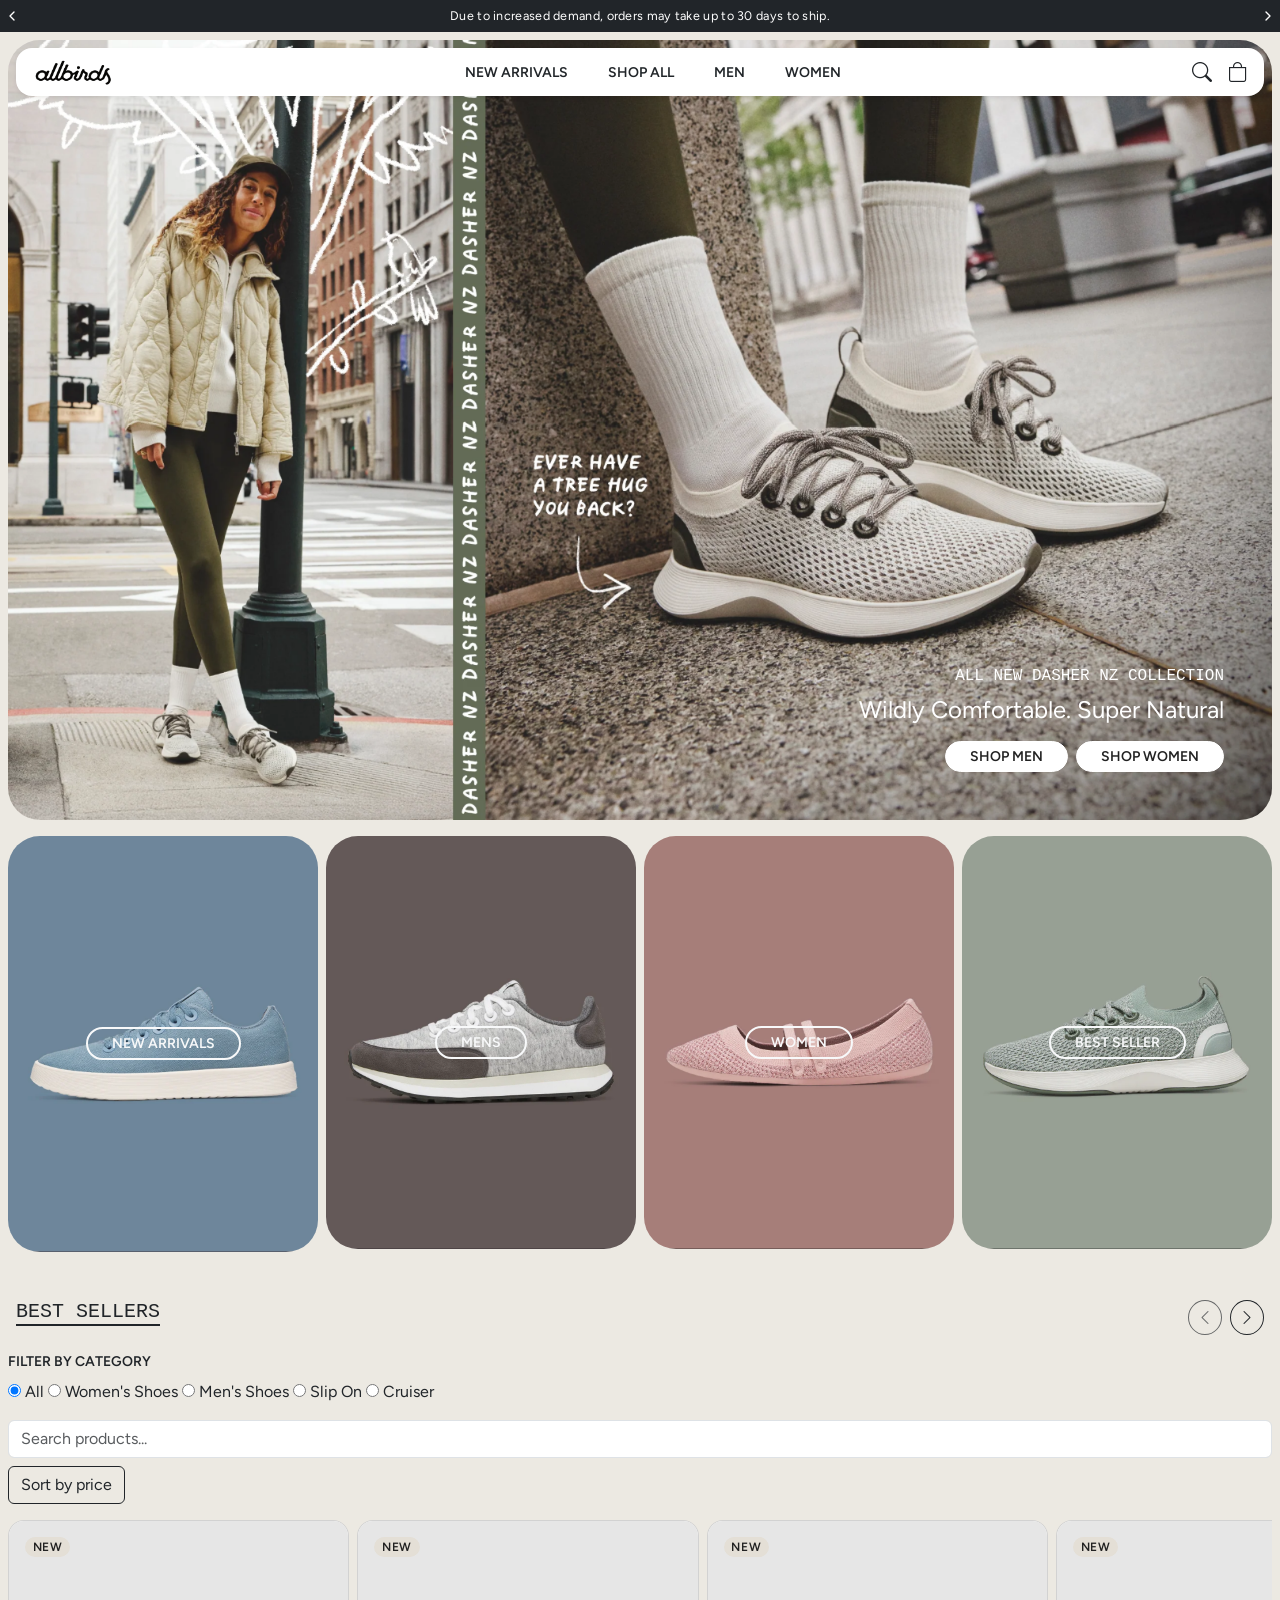
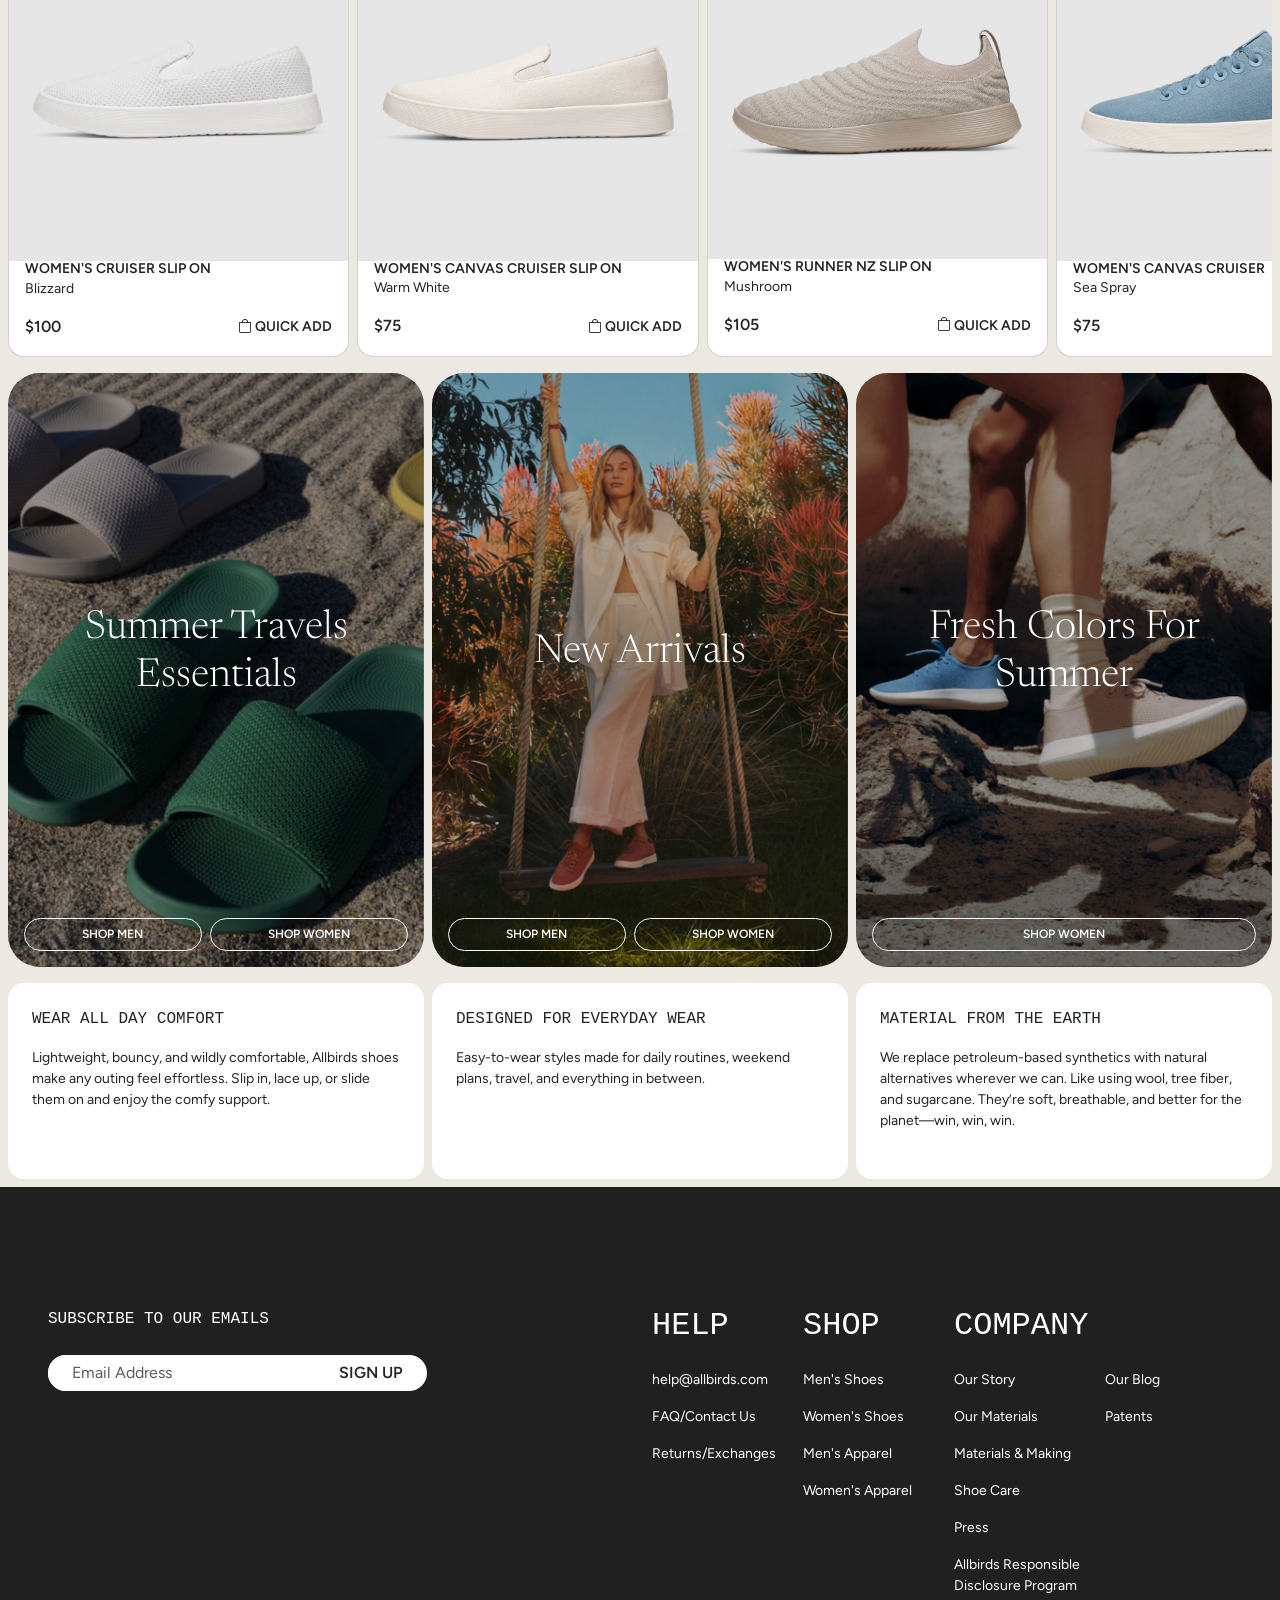
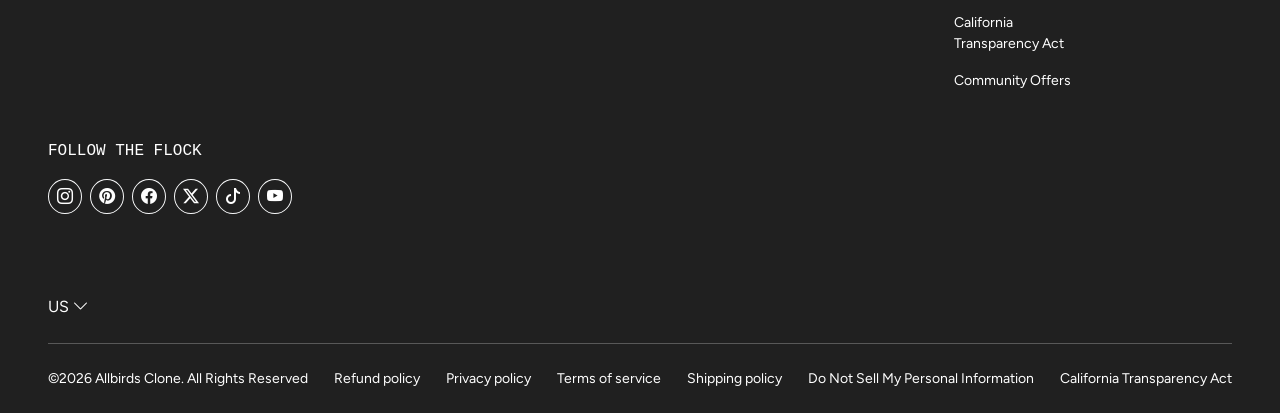
==== commit e51da979: "midterm: implement exam task updates" ====
--- a/midterm/index.html
+++ b/midterm/index.html
@@ -361,13 +361,38 @@
           </div>
         </div>
 
+        <!-- Task 1: CSS-only category filter. -->
+        <div class="midterm-controls mb-3">
+          <p class="small text-uppercase fw-semibold mb-2">Filter by category</p>
+          <div class="category-filters" role="group" aria-label="Filter products by category">
+            <input type="radio" name="category-filter" id="filter-all" value="all" checked>
+            <label for="filter-all">All</label>
+            <input type="radio" name="category-filter" id="filter-women" value="women">
+            <label for="filter-women">Women's Shoes</label>
+            <input type="radio" name="category-filter" id="filter-men" value="men">
+            <label for="filter-men">Men's Shoes</label>
+            <input type="radio" name="category-filter" id="filter-slip-on" value="slip-on">
+            <label for="filter-slip-on">Slip On</label>
+            <input type="radio" name="category-filter" id="filter-cruiser" value="cruiser">
+            <label for="filter-cruiser">Cruiser</label>
+          </div>
+        </div>
+
+        <!-- Task 3: live search and price sort. -->
+        <div class="midterm-search-row d-flex flex-wrap gap-2 align-items-center mb-3">
+          <label class="visually-hidden" for="product-search">Search products</label>
+          <input id="product-search" class="form-control" type="search" placeholder="Search products..." autocomplete="off">
+          <button id="sort-price" class="btn btn-outline-dark" type="button">Sort by price</button>
+        </div>
+        <p id="no-products-message" class="text-center py-5" role="status" hidden>No products found</p>
+
         <!-- Products -->
         <div
           id="product-row"
           class="product-scroll d-flex gap-2 overflow-x-auto"
         >
           <article
-            class="card product-card border-1 rounded-4 overflow-hidden flex-shrink-0 position-relative"
+            data-category="women slip-on cruiser" class="card product-card border-1 rounded-4 overflow-hidden flex-shrink-0 position-relative"
           >
             <span
               class="badge badge-new rounded-pill text-uppercase fw-semibold position-absolute top-0 start-0 m-3"
@@ -398,7 +423,7 @@
           </article>
 
           <article
-            class="card product-card border-1 rounded-4 overflow-hidden flex-shrink-0 position-relative"
+            data-category="women slip-on" class="card product-card border-1 rounded-4 overflow-hidden flex-shrink-0 position-relative"
           >
             <span
               class="badge badge-new rounded-pill text-uppercase fw-semibold position-absolute top-0 start-0 m-3"
@@ -429,7 +454,7 @@
           </article>
 
           <article
-            class="card product-card border-1 rounded-4 overflow-hidden flex-shrink-0 position-relative"
+            data-category="women slip-on" class="card product-card border-1 rounded-4 overflow-hidden flex-shrink-0 position-relative"
           >
             <span
               class="badge badge-new rounded-pill text-uppercase fw-semibold position-absolute top-0 start-0 m-3"
@@ -460,7 +485,7 @@
           </article>
 
           <article
-            class="card product-card border-1 rounded-4 overflow-hidden flex-shrink-0 position-relative"
+            data-category="women cruiser" class="card product-card border-1 rounded-4 overflow-hidden flex-shrink-0 position-relative"
           >
             <span
               class="badge badge-new rounded-pill text-uppercase fw-semibold position-absolute top-0 start-0 m-3"
@@ -491,7 +516,7 @@
           </article>
 
           <article
-            class="card product-card border-1 rounded-4 overflow-hidden flex-shrink-0 position-relative"
+            data-category="women runner" class="card product-card border-1 rounded-4 overflow-hidden flex-shrink-0 position-relative"
           >
             <span
               class="badge badge-new rounded-pill text-uppercase fw-semibold position-absolute top-0 start-0 m-3"
@@ -522,7 +547,7 @@
           </article>
 
           <article
-            class="card product-card border-1 rounded-4 overflow-hidden flex-shrink-0 position-relative"
+            data-category="men slip-on runner" class="card product-card border-1 rounded-4 overflow-hidden flex-shrink-0 position-relative"
           >
             <span
               class="badge badge-new rounded-pill text-uppercase fw-semibold position-absolute top-0 start-0 m-3"
@@ -553,7 +578,7 @@
           </article>
 
           <article
-            class="card product-card border-1 rounded-4 overflow-hidden flex-shrink-0 position-relative"
+            data-category="men slip-on runner" class="card product-card border-1 rounded-4 overflow-hidden flex-shrink-0 position-relative"
           >
             <span
               class="badge badge-new rounded-pill text-uppercase fw-semibold position-absolute top-0 start-0 m-3"
@@ -584,7 +609,7 @@
           </article>
 
           <article
-            class="card product-card border-1 rounded-4 overflow-hidden flex-shrink-0 position-relative"
+            data-category="men cruiser" class="card product-card border-1 rounded-4 overflow-hidden flex-shrink-0 position-relative"
           >
             <span
               class="badge badge-new rounded-pill text-uppercase fw-semibold position-absolute top-0 start-0 m-3"
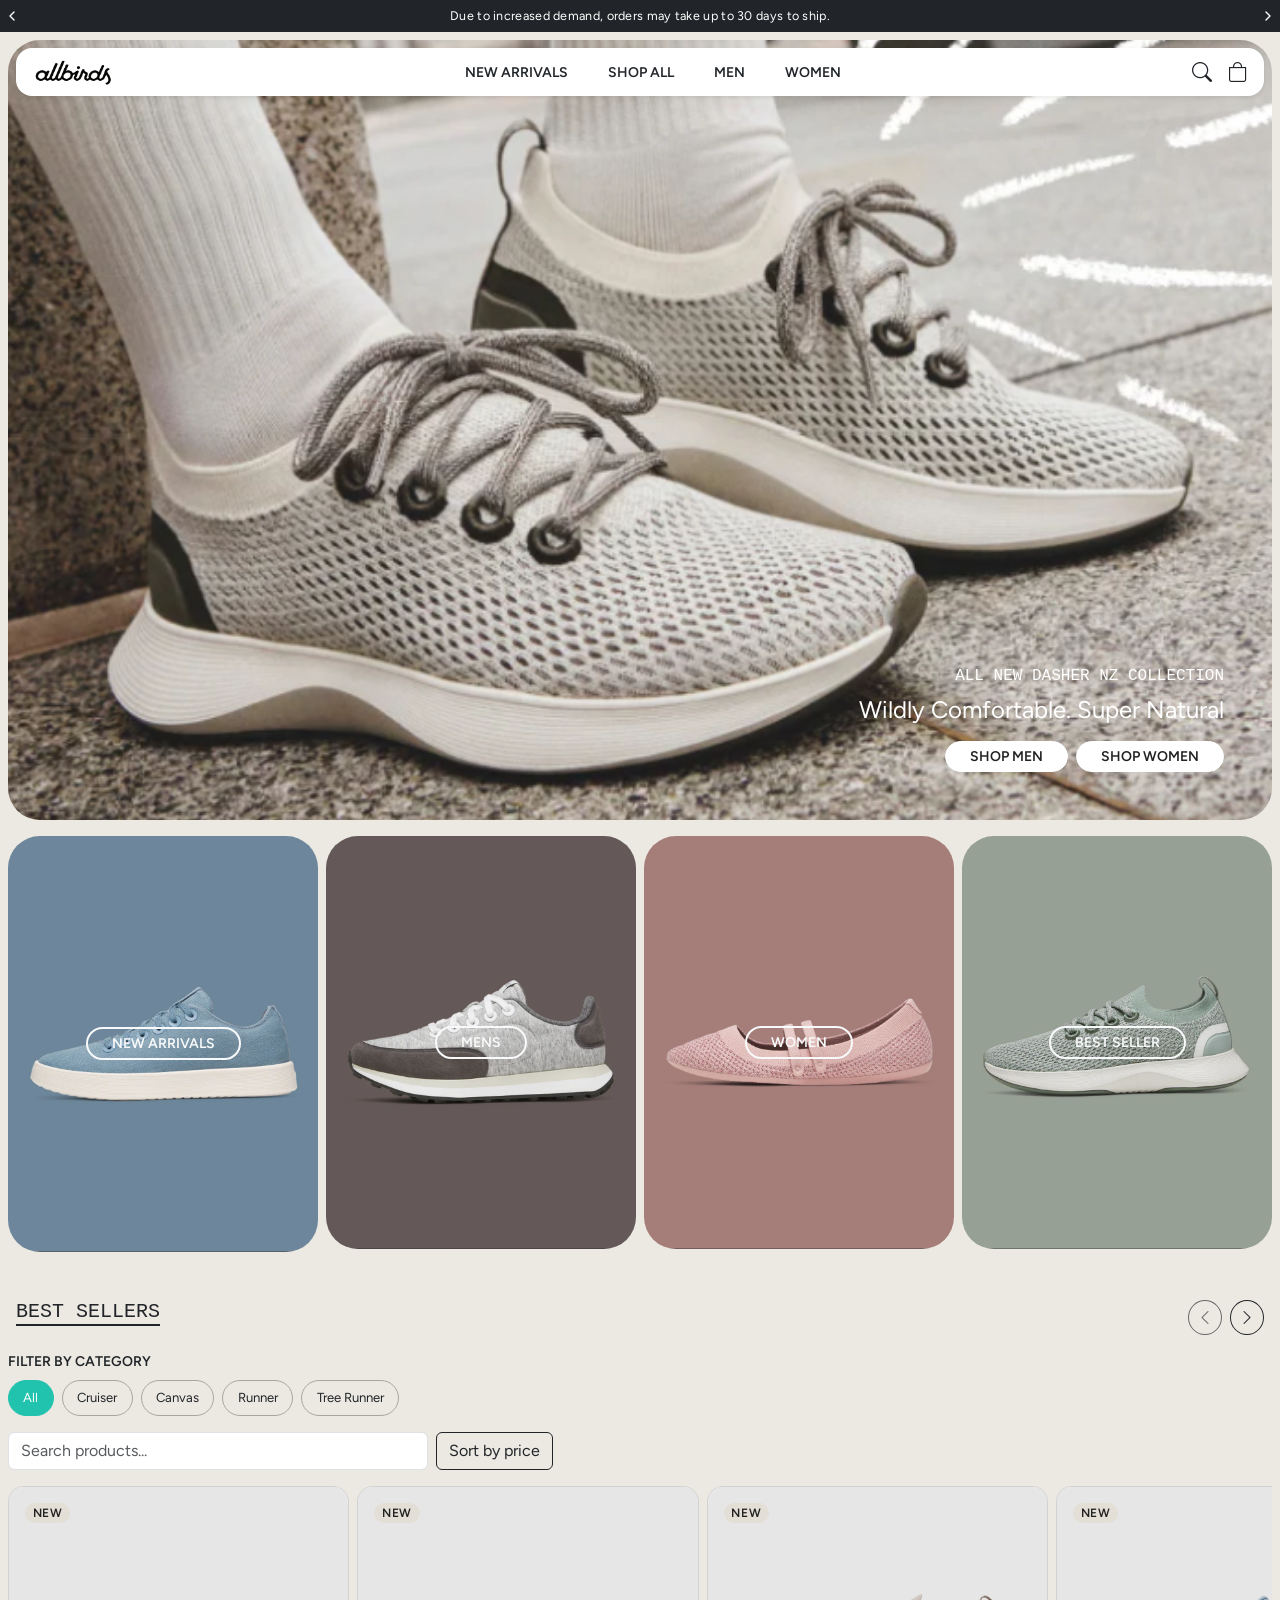
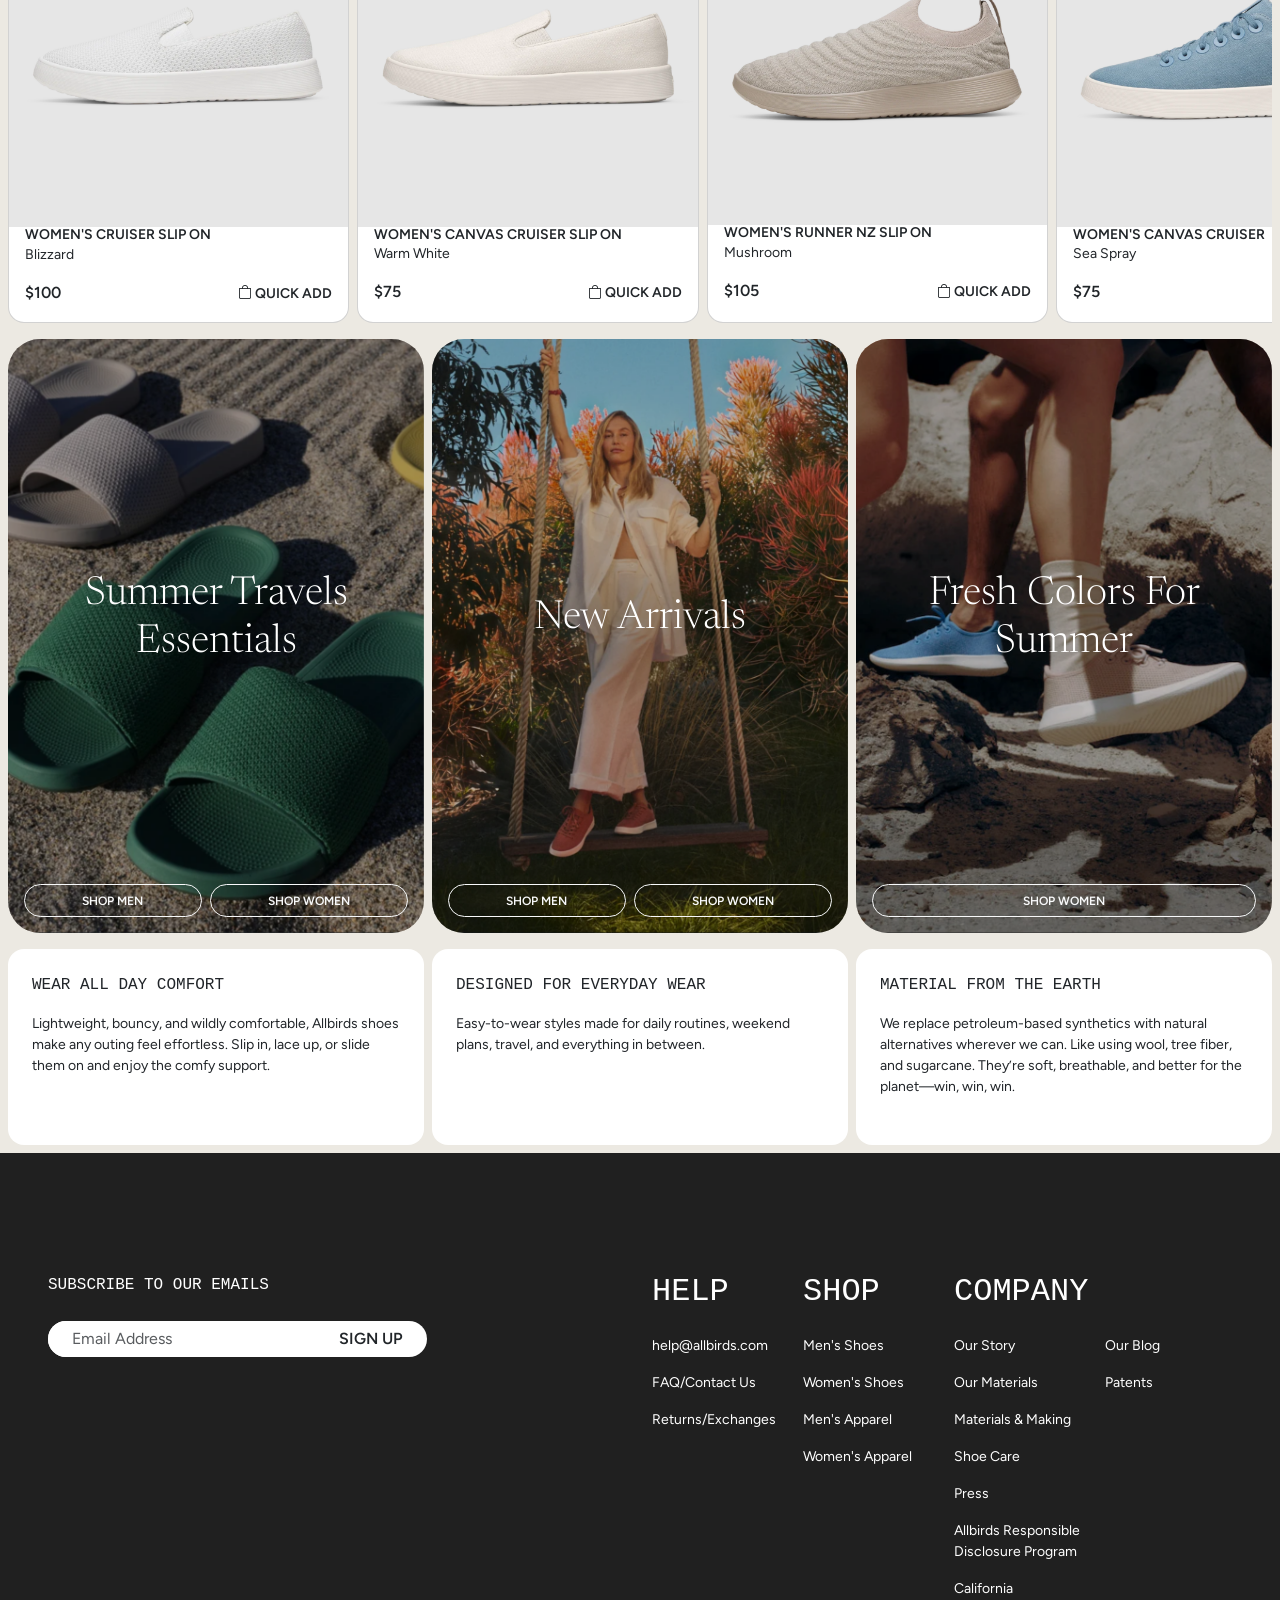
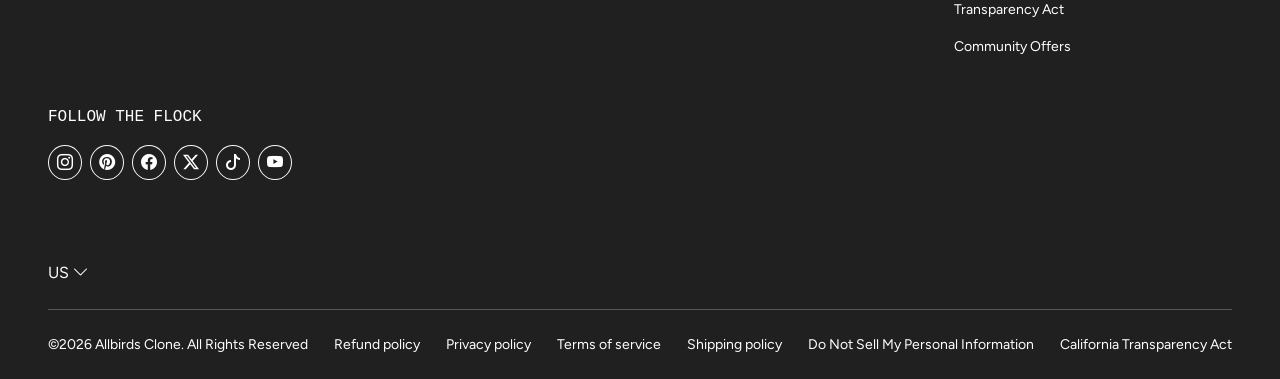
==== commit f5416f89: "midterm: Task 1 completed added a category filter above the product grid and it is working without j" ====
--- a/midterm/index.html
+++ b/midterm/index.html
@@ -363,28 +363,83 @@
 
         <!-- Task 1: CSS-only category filter. -->
         <div class="midterm-controls mb-3">
-          <p class="small text-uppercase fw-semibold mb-2">Filter by category</p>
-          <div class="category-filters" role="group" aria-label="Filter products by category">
-            <input type="radio" name="category-filter" id="filter-all" value="all" checked>
+          <p class="small text-uppercase fw-semibold mb-2">
+            Filter by category
+          </p>
+          <div
+            class="category-filters"
+            role="group"
+            aria-label="Filter products by category"
+          >
+            <input
+              type="radio"
+              name="category-filter"
+              id="filter-all"
+              value="all"
+              checked
+            />
             <label for="filter-all">All</label>
-            <input type="radio" name="category-filter" id="filter-women" value="women">
-            <label for="filter-women">Women's Shoes</label>
-            <input type="radio" name="category-filter" id="filter-men" value="men">
-            <label for="filter-men">Men's Shoes</label>
-            <input type="radio" name="category-filter" id="filter-slip-on" value="slip-on">
-            <label for="filter-slip-on">Slip On</label>
-            <input type="radio" name="category-filter" id="filter-cruiser" value="cruiser">
+
+            <input
+              type="radio"
+              name="category-filter"
+              id="filter-cruiser"
+              value="cruiser"
+            />
             <label for="filter-cruiser">Cruiser</label>
+
+            <input
+              type="radio"
+              name="category-filter"
+              id="filter-canvas"
+              value="canvas"
+            />
+            <label for="filter-canvas">Canvas</label>
+
+            <input
+              type="radio"
+              name="category-filter"
+              id="filter-runner"
+              value="runner"
+            />
+            <label for="filter-runner">Runner</label>
+
+            <input
+              type="radio"
+              name="category-filter"
+              id="filter-tree"
+              value="tree"
+            />
+            <label for="filter-tree">Tree Runner</label>
           </div>
         </div>
 
         <!-- Task 3: live search and price sort. -->
-        <div class="midterm-search-row d-flex flex-wrap gap-2 align-items-center mb-3">
-          <label class="visually-hidden" for="product-search">Search products</label>
-          <input id="product-search" class="form-control" type="search" placeholder="Search products..." autocomplete="off">
-          <button id="sort-price" class="btn btn-outline-dark" type="button">Sort by price</button>
+        <div
+          class="midterm-search-row d-flex flex-wrap gap-2 align-items-center mb-3"
+        >
+          <label class="visually-hidden" for="product-search"
+            >Search products</label
+          >
+          <input
+            id="product-search"
+            class="form-control"
+            type="search"
+            placeholder="Search products..."
+            autocomplete="off"
+          />
+          <button id="sort-price" class="btn btn-outline-dark" type="button">
+            Sort by price
+          </button>
         </div>
-        <p id="no-products-message" class="text-center py-5" role="status" hidden>No products found</p>
+        <p
+          id="no-products-message"
+          class="text-center py-5"
+          role="status"
+          hidden
+        >
+          No products found
+        </p>
 
         <!-- Products -->
         <div
@@ -392,7 +447,8 @@
           class="product-scroll d-flex gap-2 overflow-x-auto"
         >
           <article
-            data-category="women slip-on cruiser" class="card product-card border-1 rounded-4 overflow-hidden flex-shrink-0 position-relative"
+            data-category="cruiser"
+            class="card product-card border-1 rounded-4 overflow-hidden flex-shrink-0 position-relative"
           >
             <span
               class="badge badge-new rounded-pill text-uppercase fw-semibold position-absolute top-0 start-0 m-3"
@@ -405,7 +461,11 @@
             />
             <div class="card-body px-3 pt-0 pb-3">
               <h5 class="small fw-semibold text-uppercase mb-0">
-                <a href="product.html" class="stretched-link text-dark text-decoration-none">Women's Cruiser Slip On</a>
+                <a
+                  href="product.html"
+                  class="stretched-link text-dark text-decoration-none"
+                  >Women's Cruiser Slip On</a
+                >
               </h5>
               <p class="small mb-3">Blizzard</p>
               <div class="d-flex justify-content-between align-items-center">
@@ -423,7 +483,8 @@
           </article>
 
           <article
-            data-category="women slip-on" class="card product-card border-1 rounded-4 overflow-hidden flex-shrink-0 position-relative"
+            data-category="canvas"
+            class="card product-card border-1 rounded-4 overflow-hidden flex-shrink-0 position-relative"
           >
             <span
               class="badge badge-new rounded-pill text-uppercase fw-semibold position-absolute top-0 start-0 m-3"
@@ -436,7 +497,11 @@
             />
             <div class="card-body px-3 pt-0 pb-3">
               <h5 class="small fw-semibold text-uppercase mb-0">
-                <a href="product.html" class="stretched-link text-dark text-decoration-none">Women's Canvas Cruiser Slip On</a>
+                <a
+                  href="product.html"
+                  class="stretched-link text-dark text-decoration-none"
+                  >Women's Canvas Cruiser Slip On</a
+                >
               </h5>
               <p class="small mb-3">Warm White</p>
               <div class="d-flex justify-content-between align-items-center">
@@ -454,7 +519,8 @@
           </article>
 
           <article
-            data-category="women slip-on" class="card product-card border-1 rounded-4 overflow-hidden flex-shrink-0 position-relative"
+            data-category="runner"
+            class="card product-card border-1 rounded-4 overflow-hidden flex-shrink-0 position-relative"
           >
             <span
               class="badge badge-new rounded-pill text-uppercase fw-semibold position-absolute top-0 start-0 m-3"
@@ -467,7 +533,11 @@
             />
             <div class="card-body px-3 pt-0 pb-3">
               <h5 class="small fw-semibold text-uppercase mb-0">
-                <a href="product.html" class="stretched-link text-dark text-decoration-none">Women's Runner NZ Slip On</a>
+                <a
+                  href="product.html"
+                  class="stretched-link text-dark text-decoration-none"
+                  >Women's Runner NZ Slip On</a
+                >
               </h5>
               <p class="small mb-3">Mushroom</p>
               <div class="d-flex justify-content-between align-items-center">
@@ -485,7 +555,8 @@
           </article>
 
           <article
-            data-category="women cruiser" class="card product-card border-1 rounded-4 overflow-hidden flex-shrink-0 position-relative"
+            data-category="canvas"
+            class="card product-card border-1 rounded-4 overflow-hidden flex-shrink-0 position-relative"
           >
             <span
               class="badge badge-new rounded-pill text-uppercase fw-semibold position-absolute top-0 start-0 m-3"
@@ -498,7 +569,11 @@
             />
             <div class="card-body px-3 pt-0 pb-3">
               <h5 class="small fw-semibold text-uppercase mb-0">
-                <a href="product.html" class="stretched-link text-dark text-decoration-none">Women's Canvas Cruiser</a>
+                <a
+                  href="product.html"
+                  class="stretched-link text-dark text-decoration-none"
+                  >Women's Canvas Cruiser</a
+                >
               </h5>
               <p class="small mb-3">Sea Spray</p>
               <div class="d-flex justify-content-between align-items-center">
@@ -516,7 +591,8 @@
           </article>
 
           <article
-            data-category="women runner" class="card product-card border-1 rounded-4 overflow-hidden flex-shrink-0 position-relative"
+            data-category="tree"
+            class="card product-card border-1 rounded-4 overflow-hidden flex-shrink-0 position-relative"
           >
             <span
               class="badge badge-new rounded-pill text-uppercase fw-semibold position-absolute top-0 start-0 m-3"
@@ -529,7 +605,11 @@
             />
             <div class="card-body px-3 pt-0 pb-3">
               <h5 class="small fw-semibold text-uppercase mb-0">
-                <a href="product.html" class="stretched-link text-dark text-decoration-none">Women's Tree Runner NZ</a>
+                <a
+                  href="product.html"
+                  class="stretched-link text-dark text-decoration-none"
+                  >Women's Tree Runner NZ</a
+                >
               </h5>
               <p class="small mb-3">Medium Grey</p>
               <div class="d-flex justify-content-between align-items-center">
@@ -547,7 +627,8 @@
           </article>
 
           <article
-            data-category="men slip-on runner" class="card product-card border-1 rounded-4 overflow-hidden flex-shrink-0 position-relative"
+            data-category="runner"
+            class="card product-card border-1 rounded-4 overflow-hidden flex-shrink-0 position-relative"
           >
             <span
               class="badge badge-new rounded-pill text-uppercase fw-semibold position-absolute top-0 start-0 m-3"
@@ -560,7 +641,11 @@
             />
             <div class="card-body px-3 pt-0 pb-3">
               <h5 class="small fw-semibold text-uppercase mb-0">
-                <a href="product.html" class="stretched-link text-dark text-decoration-none">Men's Runner NZ Slip On</a>
+                <a
+                  href="product.html"
+                  class="stretched-link text-dark text-decoration-none"
+                  >Men's Runner NZ Slip On</a
+                >
               </h5>
               <p class="small mb-3">Mushroom</p>
               <div class="d-flex justify-content-between align-items-center">
@@ -578,7 +663,8 @@
           </article>
 
           <article
-            data-category="men slip-on runner" class="card product-card border-1 rounded-4 overflow-hidden flex-shrink-0 position-relative"
+            data-category="runner"
+            class="card product-card border-1 rounded-4 overflow-hidden flex-shrink-0 position-relative"
           >
             <span
               class="badge badge-new rounded-pill text-uppercase fw-semibold position-absolute top-0 start-0 m-3"
@@ -591,7 +677,11 @@
             />
             <div class="card-body px-3 pt-0 pb-3">
               <h5 class="small fw-semibold text-uppercase mb-0">
-                <a href="product.html" class="stretched-link text-dark text-decoration-none">Mens Runner NZ Slip On</a>
+                <a
+                  href="product.html"
+                  class="stretched-link text-dark text-decoration-none"
+                  >Mens Runner NZ Slip On</a
+                >
               </h5>
               <p class="small mb-3">Dark Navy</p>
               <div class="d-flex justify-content-between align-items-center">
@@ -609,7 +699,8 @@
           </article>
 
           <article
-            data-category="men cruiser" class="card product-card border-1 rounded-4 overflow-hidden flex-shrink-0 position-relative"
+            data-category="cruiser"
+            class="card product-card border-1 rounded-4 overflow-hidden flex-shrink-0 position-relative"
           >
             <span
               class="badge badge-new rounded-pill text-uppercase fw-semibold position-absolute top-0 start-0 m-3"
@@ -622,7 +713,11 @@
             />
             <div class="card-body px-3 pt-0 pb-3">
               <h5 class="small fw-semibold text-uppercase mb-0">
-                <a href="product.html" class="stretched-link text-dark text-decoration-none">Mens Cruiser</a>
+                <a
+                  href="product.html"
+                  class="stretched-link text-dark text-decoration-none"
+                  >Mens Cruiser</a
+                >
               </h5>
               <p class="small mb-3">Medium Grey</p>
               <div class="d-flex justify-content-between align-items-center">
--- a/midterm/style.css
+++ b/midterm/style.css
@@ -147,7 +147,6 @@
 .dropdown-margin {
   margin-top: 80px;
 }
-
 
 /* Product detail page */
 .product-announcement {
@@ -341,3 +340,120 @@
     padding: 0.75rem 0 0 0.5rem;
   }
 }
+
+/* Midterm personal values: N=76, BP=676px, H=172deg, K=4 */
+:root {
+  --midterm-accent: hsl(172, 70%, 45%);
+}
+
+/* Task 1: category radio filters. */
+.category-filters {
+  display: flex;
+  flex-wrap: wrap;
+  gap: 0.5rem;
+}
+.category-filters input {
+  position: absolute;
+  opacity: 0;
+  pointer-events: none;
+}
+.category-filters label {
+  padding: 0.45rem 0.9rem;
+  border: 1px solid #aaa69e;
+  border-radius: 50rem;
+  cursor: pointer;
+  font-size: 0.82rem;
+}
+.category-filters input:checked + label {
+  color: #fff;
+  border-color: var(--midterm-accent);
+  background: var(--midterm-accent);
+}
+.category-filters input:focus-visible + label {
+  outline: 2px solid var(--midterm-accent);
+  outline-offset: 3px;
+}
+
+/* CSS-only category filtering: :has() detects which radio is checked. */
+#best-sellers:has(#filter-cruiser:checked)
+  #product-row
+  .product-card:not([data-category="cruiser"]),
+#best-sellers:has(#filter-canvas:checked)
+  #product-row
+  .product-card:not([data-category="canvas"]),
+#best-sellers:has(#filter-runner:checked)
+  #product-row
+  .product-card:not([data-category="runner"]),
+#best-sellers:has(#filter-tree:checked)
+  #product-row
+  .product-card:not([data-category="tree"]) {
+  display: none;
+}
+
+/* Search can also hide cards; display:none removes empty spaces. */
+#product-row .product-card.is-search-hidden {
+  display: none;
+}
+.midterm-search-row #product-search {
+  flex: 1 1 220px;
+  max-width: 420px;
+}
+#sort-price {
+  white-space: nowrap;
+}
+.premium-label {
+  position: absolute;
+  top: 0;
+  right: 0;
+  z-index: 2;
+  margin: 0.75rem;
+  padding: 0.3rem 0.55rem;
+  border-radius: 50rem;
+  color: #fff;
+  background: var(--midterm-accent);
+  font-size: 0.68rem;
+  font-weight: 600;
+  text-transform: uppercase;
+}
+
+/* Task 2: grid areas stack on mobile and switch at the personal BP. */
+.product-layout {
+  display: grid;
+  grid-template-columns: 1fr;
+  grid-template-areas:
+    "image"
+    "details"
+    "description";
+  gap: 1.5rem;
+}
+.product-layout-image {
+  grid-area: image;
+  min-width: 0;
+}
+.product-layout-details {
+  grid-area: details;
+  min-width: 0;
+}
+.product-layout-description {
+  grid-area: description;
+  min-width: 0;
+}
+
+@media (min-width: 676px) {
+  .product-layout {
+    grid-template-columns: minmax(0, 7fr) minmax(300px, 5fr);
+    grid-template-areas:
+      "image details"
+      "description description";
+    align-items: start;
+    gap: 2rem;
+  }
+  .product-layout-details {
+    position: sticky;
+    top: 106px;
+    align-self: start;
+  }
+  .product-layout-description {
+    margin-top: 0.5rem;
+  }
+}
